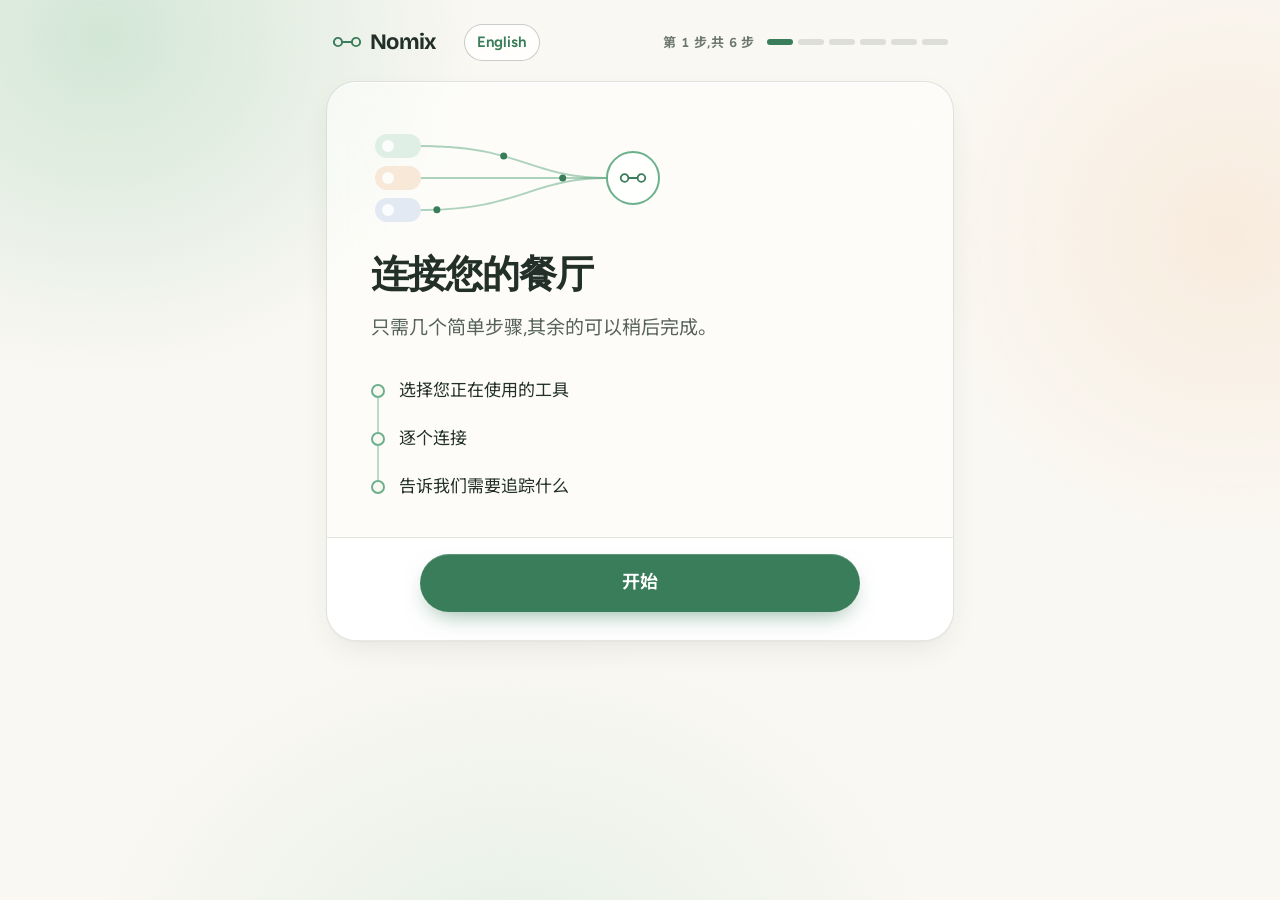
==== zh.html @ f24ca578 "Publish Nomix prototype (English and Chinese) Co-Authored-By: Claude Opus 5.5 <noreply@anthropic.com" ====
<!doctype html>
<html lang="zh-CN">
<head>
<meta charset="utf-8">
<meta name="viewport" content="width=device-width, initial-scale=1, viewport-fit=cover">
<title>Nomix</title>
<meta name="description" content="连接餐厅正在使用的各种工具,Nomix 帮您把数据整理好。">
<meta name="theme-color" content="#FAF8F3">
<link rel="preconnect" href="https://fonts.googleapis.com">
<link rel="preconnect" href="https://fonts.gstatic.com" crossorigin>
<link rel="stylesheet" href="https://fonts.googleapis.com/css2?family=Bricolage+Grotesque:opsz,wght@12..96,500..700&family=Figtree:wght@400..700&family=Noto+Sans+SC:wght@400;500;700&display=swap">
<link rel="stylesheet" href="base.css">
<link rel="stylesheet" href="screens.css">
<style>
  :root { padding: env(safe-area-inset-top, 0px) 0 env(safe-area-inset-bottom, 0px); color-scheme: light; }
  [hidden] { display: none !important; }
</style>
</head>
<body>
<div class="field" aria-hidden="true"></div>
<div id="app"></div>
<div id="sheet-root"></div>
<div id="toast" class="toast" role="status" aria-live="polite"></div>

<script>window.NOMIX_LANG = 'zh';</script>
<script src="data.js"></script>
<script src="map.js"></script>
<script src="core.js"></script>
<script src="zh.js"></script>
<script src="setup.js"></script>
<script src="home.js"></script>
<script src="flow.js"></script>
</body>
</html>
---- base.css ----
/* Nomix: light, calm, frosted. */
/* Layout: one frosted card at a time on a warm white field; home is one column of expanding cards joined by thin straps. */
:root {
  --bg: #FAF8F3;
  --bloom-a: rgba(178, 216, 190, .55);
  --bloom-b: rgba(246, 218, 192, .42);
  --bloom-c: rgba(200, 228, 210, .40);
  --glass: rgba(255, 255, 255, .56);
  --glass-hi: rgba(255, 255, 255, .84);
  --glass-edge: rgba(255, 255, 255, .95);
  --bar: rgba(255, 255, 255, .80);
  --scrim: rgba(236, 234, 226, .55);
  --line: rgba(110, 122, 112, .20);
  --line-2: rgba(96, 108, 98, .34);
  --ink: #233029;
  --ink-2: #56625A;
  --ink-3: #6E7871;
  --green: #6CB08B;
  --green-ink: #3A7D5A;
  --green-ink-hover: #326F4F;
  --green-wash: rgba(108, 176, 139, .14);
  --green-ring: rgba(108, 176, 139, .40);
  --amber: #D69A4E;
  --amber-ink: #8A5A1C;
  --amber-wash: rgba(214, 154, 78, .15);
  --idle: #B6BDB8;
  --on-accent: #FFFFFF;
  --muted-fill: #DCE3DE;
  --muted-ink: #5E6962;
  --g-pos-bg: #E0EFE5;    --g-pos-ink: #35734F;
  --g-orders-bg: #F7E8D7; --g-orders-ink: #8E5A22;
  --g-team-bg: #E3E9F2;   --g-team-ink: #455B7D;
  --g-place-bg: #EBE5F2;  --g-place-ink: #624F86;
  --g-custom-bg: #ECEEE9; --g-custom-ink: #4F5B53;
  --shadow: 0 1px 1px rgba(35, 48, 41, .03), 0 12px 32px -10px rgba(35, 48, 41, .12);
  --shadow-lift: 0 2px 4px rgba(35, 48, 41, .04), 0 22px 48px -14px rgba(35, 48, 41, .20);
  --r-xl: 30px; --r-lg: 22px; --r-md: 18px; --r-sm: 12px;
  --f-display: "Bricolage Grotesque", "Figtree", system-ui, "PingFang SC", "Microsoft YaHei", sans-serif;
  --f-body: "Figtree", system-ui, -apple-system, "Segoe UI", "PingFang SC", "Hiragino Sans GB", "Microsoft YaHei", "Noto Sans SC", sans-serif;
  --t-hero: clamp(2.125rem, 1.5rem + 2.4vw, 2.875rem);
  --t-h1: clamp(1.875rem, 1.4rem + 1.7vw, 2.375rem);
  --t-h2: 1.375rem;
  --t-lead: 1.1875rem;
  --t-body: 1.125rem;
  --t-small: .9375rem;
  --t-tiny: .8125rem;
  color-scheme: light;
}

*, *::before, *::after { box-sizing: border-box; }
html { -webkit-text-size-adjust: 100%; }
body {
  margin: 0;
  background: var(--bg);
  color: var(--ink);
  font: 400 var(--t-body)/1.5 var(--f-body);
  -webkit-font-smoothing: antialiased;
}
body.locked { overflow: hidden; }
button, input, textarea { font: inherit; color: inherit; }
button { -webkit-tap-highlight-color: transparent; }

.field {
  position: fixed; inset: 0; z-index: 0; pointer-events: none;
  background:
    radial-gradient(42vmax 38vmax at 8% 4%, var(--bloom-a), transparent 70%),
    radial-gradient(34vmax 34vmax at 96% 26%, var(--bloom-b), transparent 70%),
    radial-gradient(46vmax 36vmax at 40% 108%, var(--bloom-c), transparent 72%);
}
#app { position: relative; z-index: 1; }

.vh {
  position: absolute !important; width: 1px; height: 1px; margin: -1px; padding: 0;
  overflow: hidden; clip: rect(0 0 0 0); white-space: nowrap; border: 0;
}

/* Frosted surface */
.glass {
  background: var(--glass);
  -webkit-backdrop-filter: blur(24px) saturate(150%);
  backdrop-filter: blur(24px) saturate(150%);
  border: 1px solid var(--line);
  box-shadow: var(--shadow), inset 0 1px 0 var(--glass-edge);
}
@supports not ((backdrop-filter: blur(1px)) or (-webkit-backdrop-filter: blur(1px))) {
  .glass { background: var(--glass-hi); }
}

/* Brand */
.brand { display: inline-flex; align-items: center; gap: 8px; color: var(--green-ink); }
.brand svg { width: 30px; height: 18px; }
.brand .word { font: 700 1.375rem/1 var(--f-display); letter-spacing: -.03em; color: var(--ink); }

/* Type */
.title {
  margin: 0;
  font: 600 var(--t-h1)/1.12 var(--f-display);
  letter-spacing: -.025em;
  text-wrap: balance;
  outline: none;
}
.lead { margin: 0; font-size: var(--t-lead); color: var(--ink-2); max-width: 46ch; text-wrap: pretty; }
.head { display: grid; gap: 10px; }
.head.center { justify-items: center; text-align: center; }
.lbl { font-size: var(--t-small); font-weight: 600; color: var(--ink-2); }
.opt { font-weight: 500; color: var(--ink-3); margin-left: 4px; }
.meta { margin: 0; font-size: var(--t-small); color: var(--ink-2); }

/* Buttons */
.btn-main {
  appearance: none; border: 0; cursor: pointer;
  display: inline-flex; align-items: center; justify-content: center; gap: 10px;
  width: 100%; min-height: 58px; padding: 0 28px; border-radius: 999px;
  background: var(--green-ink); color: var(--on-accent);
  font-weight: 650; font-size: 1.125rem; letter-spacing: .005em;
  box-shadow: 0 10px 24px -10px rgba(58, 125, 90, .65), inset 0 1px 0 rgba(255, 255, 255, .18);
  transition: background .2s, transform .12s, box-shadow .2s;
}
.btn-main:hover { background: var(--green-ink-hover); }
.btn-main:active { transform: scale(.985); }
.btn-main:disabled {
  cursor: default; background: var(--muted-fill); color: var(--muted-ink);
  box-shadow: none; transform: none;
}
.spin {
  width: 18px; height: 18px; border-radius: 50%;
  border: 2.5px solid currentColor; border-right-color: transparent;
  animation: rot .8s linear infinite;
}
@keyframes rot { to { transform: rotate(360deg); } }

.btn-soft {
  appearance: none; cursor: pointer;
  display: inline-flex; align-items: center; justify-content: center; gap: 8px;
  min-height: 48px; padding: 0 20px; border-radius: 999px;
  border: 1.5px solid var(--green); background: var(--glass-hi); color: var(--green-ink);
  font-weight: 650; font-size: 1rem; white-space: nowrap;
  transition: background .2s, border-color .2s, color .2s;
}
.btn-soft:hover { background: var(--green-wash); }
.btn-soft:disabled { cursor: default; border-color: var(--line-2); color: var(--ink-3); background: transparent; }
.btn-soft svg { width: 18px; height: 18px; }

.btn-quiet {
  appearance: none; cursor: pointer; border: 0; background: transparent;
  min-height: 48px; padding: 0 18px; border-radius: 999px;
  color: var(--ink-2); font-weight: 600; font-size: 1rem;
}
.btn-quiet:hover { background: var(--green-wash); color: var(--ink); }

.link-quiet {
  appearance: none; cursor: pointer; border: 0; background: none;
  justify-self: start; min-height: 44px; padding: 10px 2px;
  color: var(--ink-2); font-size: var(--t-small); font-weight: 600;
  text-decoration: underline; text-decoration-color: var(--line-2); text-underline-offset: 4px;
}
.link-quiet:hover { color: var(--green-ink); text-decoration-color: currentColor; }

.x {
  flex: none; appearance: none; cursor: pointer;
  width: 44px; height: 44px; border-radius: 50%; border: 0;
  background: transparent; color: var(--ink-3);
  display: grid; place-items: center;
}
.x:hover { background: var(--green-wash); color: var(--ink); }
.x svg { width: 18px; height: 18px; }

:focus-visible { outline: 3px solid var(--green-ring); outline-offset: 3px; }

/* Inputs */
.text-input {
  width: 100%; min-height: 52px; padding: 0 18px; border-radius: 14px;
  border: 1.5px solid var(--line-2); background: var(--glass-hi);
  font-size: 1.0625rem; color: var(--ink); outline: none;
  transition: border-color .2s, box-shadow .2s;
}
.text-input::placeholder, .bigtext::placeholder, .search input::placeholder, .note textarea::placeholder { color: var(--ink-3); }
.text-input:focus, .bigtext:focus, .search input:focus, .note textarea:focus {
  border-color: var(--green); box-shadow: 0 0 0 4px var(--green-wash);
}

.chips { display: flex; flex-wrap: wrap; gap: 8px; }
.chip {
  appearance: none; cursor: pointer;
  display: inline-flex; align-items: center; gap: 6px;
  min-height: 44px; padding: 0 16px; border-radius: 999px;
  border: 1.5px solid var(--line-2); background: var(--glass-hi); color: var(--ink);
  font-weight: 600; font-size: 1rem; text-align: left;
  transition: border-color .2s, background .2s, color .2s;
}
.chip:hover { border-color: var(--green); }
.chip[aria-pressed="true"] { border-color: var(--green); background: var(--green-wash); color: var(--green-ink); }
.chip svg { width: 16px; height: 16px; color: var(--green-ink); flex: none; }
.row { display: flex; flex-wrap: wrap; align-items: center; gap: 8px; }

/* Setup frame */
.setup {
  position: relative; max-width: 660px; margin: 0 auto;
  padding-inline: 16px; padding-block: 20px 48px;
  display: flex; flex-direction: column; gap: 16px;
}
.setup.is-wide { max-width: 980px; }
.topbar { display: flex; align-items: center; justify-content: space-between; gap: 16px; padding: 4px 6px; }
.progress { display: flex; align-items: center; gap: 12px; }
.step-label {
  font-size: var(--t-tiny); font-weight: 700; color: var(--ink-3);
  letter-spacing: .06em; text-transform: uppercase; font-variant-numeric: tabular-nums;
}
.straps { display: flex; gap: 5px; }
.straps span { width: 26px; height: 6px; border-radius: 99px; background: var(--line); transition: background .4s; }
.straps .done { background: var(--green); }
.straps .now { background: var(--green-ink); }

.setup-card {
  --pad: clamp(24px, 3.5vw, 44px);
  border-radius: var(--r-xl);
  padding: var(--pad) var(--pad) 0;
  display: flex; flex-direction: column; gap: 26px;
}
.back {
  align-self: flex-start; appearance: none; border: 0; background: none; cursor: pointer;
  display: inline-flex; align-items: center; gap: 6px;
  min-height: 40px; padding: 8px 12px 8px 6px; margin: -10px 0 -14px -8px; border-radius: 999px;
  color: var(--ink-2); font-weight: 600; font-size: var(--t-small);
}
.back:hover { background: var(--green-wash); color: var(--ink); }
.back svg { width: 18px; height: 18px; }

/* The one main button lives here, pinned to the bottom of the card while the page scrolls. */
.actions {
  position: sticky; bottom: 0; z-index: 5;
  display: flex; flex-direction: column; align-items: center; gap: 4px;
  margin: auto calc(-1 * var(--pad)) 0;
  padding: 16px var(--pad) calc(var(--pad) * .65 + env(safe-area-inset-bottom, 0px));
  background: var(--bar);
  -webkit-backdrop-filter: blur(18px); backdrop-filter: blur(18px);
  border-top: 1px solid var(--line);
  border-radius: 0 0 var(--r-xl) var(--r-xl);
}
.actions .btn-main { max-width: 440px; }

/* Toast */
.toast {
  position: fixed; left: 50%; bottom: calc(24px + env(safe-area-inset-bottom, 0px)); z-index: 80;
  translate: -50% 12px;
  display: flex; align-items: center; gap: 10px;
  max-width: calc(100% - 32px); padding: 12px 18px; border-radius: 999px;
  background: var(--glass-hi); border: 1px solid var(--line); box-shadow: var(--shadow-lift);
  -webkit-backdrop-filter: blur(16px); backdrop-filter: blur(16px);
  font-weight: 600; font-size: 1rem;
  opacity: 0; pointer-events: none; transition: opacity .25s, translate .25s;
}
.toast.show { opacity: 1; translate: -50% 0; }
.toast svg { width: 18px; height: 18px; color: var(--green-ink); flex: none; }

@keyframes arrive { from { opacity: 0; transform: translateY(6px); } }

@media (max-width: 640px) {
  .setup {
    padding-block: 10px 0; gap: 10px;
    min-height: calc(100dvh - env(safe-area-inset-top, 0px) - env(safe-area-inset-bottom, 0px));
  }
  .setup-card { --pad: 20px; flex: 1; gap: 22px; border-radius: 26px 26px 0 0; border-bottom: 0; }
  .actions { border-radius: 0; padding-bottom: calc(14px + env(safe-area-inset-bottom, 0px)); }
  .actions .btn-main { max-width: none; }
  .straps span { width: 18px; }
  .toast { bottom: calc(100px + env(safe-area-inset-bottom, 0px)); }
}

@media (prefers-reduced-motion: reduce) {
  *, *::before, *::after {
    animation-duration: .01ms !important; animation-iteration-count: 1 !important;
    transition-duration: .01ms !important; scroll-behavior: auto !important;
  }
}
---- screens.css ----
/* Nomix screens: welcome, tools, connect, keep, ready, home, sheets. */

/* Welcome */
.welcome { display: grid; gap: 18px; }
.hero-knot { width: 100%; max-width: 300px; height: auto; margin-bottom: 6px; }
.hk-line { fill: none; stroke: var(--green); stroke-width: 2; stroke-linecap: round; opacity: .55; }
.hk-a { fill: var(--g-pos-bg); } .hk-b { fill: var(--g-orders-bg); } .hk-c { fill: var(--g-team-bg); }
.hk-pin { fill: var(--glass-hi); }
.hk-hub { fill: var(--glass-hi); stroke: var(--green); stroke-width: 2; }
.hk-knot { fill: none; stroke: var(--green-ink); stroke-width: 2.6; stroke-linecap: round; }
.hk-dot { fill: var(--green-ink); }
.how { list-style: none; margin: 6px 0 0; padding: 0; display: grid; }
.how li { position: relative; display: flex; align-items: center; gap: 14px; min-height: 48px; font-size: 1.0625rem; }
.how .node {
  position: relative; z-index: 1; flex: none; width: 14px; height: 14px; border-radius: 50%;
  border: 2.5px solid var(--green); background: var(--bg);
}
.how li:not(:last-child)::after {
  content: ""; position: absolute; left: 6px; top: calc(50% + 7px); height: 34px; width: 2px;
  background: var(--green); opacity: .45;
}

/* Tools */
.search { position: relative; display: block; }
.search svg {
  position: absolute; left: 18px; top: 50%; translate: 0 -50%;
  width: 20px; height: 20px; color: var(--ink-3); pointer-events: none;
}
.search input {
  width: 100%; min-height: 56px; padding: 0 20px 0 50px; border-radius: 999px;
  border: 1.5px solid var(--line-2); background: var(--glass-hi);
  font-size: 1.0625rem; color: var(--ink); outline: none;
  transition: border-color .2s, box-shadow .2s;
}
.groups { display: grid; gap: 28px; }
.grid { display: grid; grid-template-columns: repeat(auto-fill, minmax(196px, 1fr)); gap: 10px; }

.tool {
  position: relative; appearance: none; cursor: pointer;
  display: flex; align-items: center; gap: 12px;
  min-height: 78px; padding: 14px 40px 14px 14px; text-align: left;
  border-radius: var(--r-md); background: var(--glass-hi); border: 1.5px solid var(--line); color: var(--ink);
  transition: border-color .2s, background .2s, box-shadow .2s, transform .15s;
}
.tool:hover:not(:disabled) { border-color: var(--line-2); transform: translateY(-1px); box-shadow: var(--shadow); }
.tool[aria-pressed="true"] {
  border-color: var(--green);
  background: linear-gradient(var(--green-wash), var(--green-wash)), var(--glass-hi);
  box-shadow: 0 0 0 3px var(--green-wash);
}
.tool:disabled { cursor: default; }
.tool-text { display: grid; gap: 2px; min-width: 0; }
.tool .name { font-weight: 650; font-size: 1.0625rem; line-height: 1.25; overflow-wrap: anywhere; }
.tool .what { font-size: var(--t-small); color: var(--ink-2); line-height: 1.3; }
.tool .tick {
  position: absolute; top: 12px; right: 12px; width: 22px; height: 22px; border-radius: 50%;
  display: grid; place-items: center; background: var(--green-ink); color: var(--on-accent);
  opacity: 0; transform: scale(.5);
  transition: opacity .2s, transform .25s cubic-bezier(.3, 1.6, .5, 1);
}
.tool .tick svg { width: 13px; height: 13px; }
.tool[aria-pressed="true"] .tick { opacity: 1; transform: none; }
.tool.add { border-style: dashed; background: transparent; }
.tool.add .name { color: var(--green-ink); }

.mono {
  flex: none; width: 44px; height: 44px; border-radius: 14px;
  display: grid; place-items: center; font: 700 1.125rem/1 var(--f-display);
}
.mono svg { width: 20px; height: 20px; }
.g-pos { background: var(--g-pos-bg); color: var(--g-pos-ink); }
.g-orders { background: var(--g-orders-bg); color: var(--g-orders-ink); }
.g-team { background: var(--g-team-bg); color: var(--g-team-ink); }
.g-place { background: var(--g-place-bg); color: var(--g-place-ink); }
.g-custom { background: var(--g-custom-bg); color: var(--g-custom-ink); }
.g-add { background: var(--green-wash); color: var(--green-ink); }

.addform, .addpanel {
  display: grid; gap: 12px; padding: 18px; border-radius: var(--r-md);
  background: var(--glass-hi); border: 1.5px solid var(--green); box-shadow: 0 0 0 4px var(--green-wash);
  animation: arrive .3s ease both;
}
.addform { grid-column: 1 / -1; }
.nomatch {
  display: grid; gap: 12px; justify-items: start; padding: 20px;
  border-radius: var(--r-md); border: 1.5px dashed var(--line-2);
}
.nomatch p { margin: 0; color: var(--ink-2); }

/* Connect one tool at a time */
.queue { list-style: none; margin: 0; padding: 0; display: flex; flex-wrap: wrap; gap: 6px; }
.queue li {
  display: inline-flex; align-items: center; gap: 6px; padding: 3px 10px 3px 3px; border-radius: 999px;
  font-size: var(--t-tiny); font-weight: 600; color: var(--ink-3);
  background: rgba(255, 255, 255, .5); border: 1px solid var(--line);
}
.queue .mono { width: 22px; height: 22px; border-radius: 50%; font-size: .6875rem; }
.queue svg { width: 14px; height: 14px; }
.queue .q-now { color: var(--ink); border-color: var(--green); background: var(--glass-hi); }
.queue .q-ok { color: var(--green-ink); }
.queue .q-help { color: var(--amber-ink); border-color: var(--amber); border-style: dashed; }
.queue .q-later { border-style: dashed; }

.connect { display: grid; gap: 24px; }
.link-viz { display: flex; align-items: center; width: 100%; max-width: 340px; }
.lv-node {
  flex: none; width: 76px; height: 76px; border-radius: 24px; display: grid; place-items: center;
  background: var(--glass-hi); border: 1px solid var(--line); box-shadow: var(--shadow);
}
.lv-node .mono { width: 52px; height: 52px; border-radius: 16px; font-size: 1.5rem; }
.lv-nomix { border-radius: 50%; color: var(--green-ink); transition: box-shadow .4s; }
.lv-nomix svg { width: 38px; height: 24px; }
.lv-wire {
  position: relative; flex: 1; height: 4px; border-radius: 4px;
  background: repeating-linear-gradient(90deg, var(--line-2) 0 8px, transparent 8px 15px);
}
.is-waiting .lv-wire {
  background: repeating-linear-gradient(90deg, var(--green) 0 8px, transparent 8px 15px);
  animation: march .7s linear infinite;
}
@keyframes march { to { background-position: 15px 0; } }
.is-live .lv-wire { background: var(--green); }
.is-live .lv-wire span {
  position: absolute; top: -4px; left: 0; width: 12px; height: 12px; border-radius: 50%;
  background: var(--on-accent); border: 3px solid var(--green-ink);
  animation: travel 1.8s ease-in-out infinite;
}
@keyframes travel { 0% { left: 0; opacity: 0; } 20%, 80% { opacity: 1; } 100% { left: calc(100% - 12px); opacity: 0; } }
.is-live .lv-nomix { box-shadow: 0 0 0 8px var(--green-wash), var(--shadow); }
.is-help .lv-wire { background: repeating-linear-gradient(90deg, var(--amber) 0 8px, transparent 8px 15px); }

.locs { display: grid; gap: 10px; }
.loc {
  display: flex; align-items: center; gap: 14px; min-height: 64px; padding: 14px 18px;
  border-radius: var(--r-md); background: var(--glass-hi); border: 1.5px solid var(--line); cursor: pointer;
  transition: border-color .2s, background .2s;
}
.loc:has(input:checked) { border-color: var(--green); background: linear-gradient(var(--green-wash), var(--green-wash)), var(--glass-hi); }
.loc input { flex: none; width: 24px; height: 24px; margin: 0; accent-color: var(--green-ink); }
.loc .name { font-weight: 650; }
.loc .what { color: var(--ink-2); }
.note { display: grid; gap: 8px; }
.note textarea {
  width: 100%; min-height: 96px; padding: 14px 16px; border-radius: 16px;
  border: 1.5px solid var(--line-2); background: var(--glass-hi); font-size: 1.0625rem;
  resize: vertical; outline: none; transition: border-color .2s, box-shadow .2s;
}

/* What to keep track of */
.bigtext {
  width: 100%; min-height: 160px; padding: 20px 22px; border-radius: var(--r-lg);
  border: 1.5px solid var(--line-2); background: var(--glass-hi);
  font-size: 1.375rem; line-height: 1.45; font-weight: 500; color: var(--ink);
  resize: vertical; outline: none; transition: border-color .2s, box-shadow .2s;
}
.examples { display: grid; gap: 10px; }


.adder {
  appearance: none; cursor: pointer;
  display: flex; align-items: center; justify-content: center; gap: 8px;
  width: 100%; min-height: 56px; padding: 0 18px; border-radius: var(--r-md);
  border: 1.5px dashed var(--line-2); background: transparent; color: var(--green-ink);
  font-weight: 650; font-size: 1.0625rem; transition: border-color .2s, background .2s;
}
.adder:hover { border-color: var(--green); background: var(--green-wash); }
.adder svg { width: 18px; height: 18px; }
.adder.sm { width: auto; min-height: 44px; justify-content: flex-start; justify-self: start; padding: 0 16px; border-radius: 999px; font-size: 1rem; }
.inline-add { display: flex; align-items: center; gap: 8px; }
.inline-add .text-input { flex: 1; min-width: 0; }

/* Ready: the lines between your tools and Nomix */
.flowviz {
  position: relative; display: grid; grid-template-columns: minmax(0, 1fr) auto minmax(0, 1fr);
  align-items: center; column-gap: clamp(48px, 9vw, 120px); row-gap: 56px; padding: 12px 0;
}
.wires { position: absolute; inset: 0; width: 100%; height: 100%; overflow: visible; pointer-events: none; z-index: 0; }
.wires .w { fill: none; stroke: var(--green); stroke-width: 2; stroke-linecap: round; opacity: .85; }
.wires .w.later { stroke: var(--idle); stroke-dasharray: 4 7; opacity: 1; }
.wires .w.help { stroke: var(--amber); stroke-dasharray: 4 7; opacity: 1; }
.wires .pulse { fill: var(--green-ink); }
.fv-col { position: relative; z-index: 1; display: flex; flex-direction: column; gap: 10px; min-width: 0; }
.fv-in { align-items: flex-end; }
.fv-out { align-items: flex-start; }
.pill {
  display: inline-flex; align-items: center; gap: 8px; max-width: 100%;
  padding: 5px 14px 5px 5px; border-radius: 999px;
  background: var(--glass-hi); border: 1.5px solid var(--line); box-shadow: var(--shadow);
  font-weight: 650; font-size: 1rem;
}
.pill .mono { width: 30px; height: 30px; border-radius: 50%; font-size: .875rem; }
.pill .p-name { min-width: 0; overflow: hidden; text-overflow: ellipsis; white-space: nowrap; }
.pill.out { padding: 9px 16px; }
.pill.later { border-style: dashed; border-color: var(--line-2); color: var(--ink-3); box-shadow: none; }
.pill.help { border-style: dashed; border-color: var(--amber); box-shadow: none; }
.fv-hub {
  position: relative; z-index: 1; width: 128px; height: 128px; border-radius: 50%;
  display: grid; place-content: center; justify-items: center; gap: 6px;
  background: var(--glass-hi); border: 1.5px solid var(--green); color: var(--green-ink);
  box-shadow: 0 0 0 12px var(--green-wash), var(--shadow-lift);
}
.fv-hub svg { width: 40px; height: 24px; }
.fv-hub span { font: 700 1.25rem/1 var(--f-display); letter-spacing: -.03em; color: var(--ink); }
.flowviz.is-vertical { grid-template-columns: minmax(0, 1fr); justify-items: center; }
.flowviz.is-vertical .fv-col { flex-direction: row; flex-wrap: wrap; justify-content: center; }
.fv-note { margin: 0; text-align: center; font-size: var(--t-small); color: var(--ink-2); }

/* Home */
.home {
  position: relative; max-width: 760px; margin: 0 auto;
  padding-inline: 16px; padding-block: 20px 64px;
  display: flex; flex-direction: column;
}
.home-top {
  display: grid; grid-template-columns: minmax(0, 1fr); align-items: end;
  gap: 16px 24px; padding: 8px 4px 32px;
}
.home-top h1 {
  margin: 0; font: 650 var(--t-hero)/1.05 var(--f-display);
  letter-spacing: -.03em; text-wrap: balance; outline: none;
}
.summary { margin: 12px 0 0; display: flex; align-items: flex-start; gap: 10px; font-size: var(--t-lead); color: var(--ink-2); }
.summary .dot { margin-top: .5em; }
.home-main { display: flex; flex-direction: column; }

.sec { display: grid; gap: 12px; }
.sec-h { margin: 0 0 0 6px; font: 600 var(--t-h2)/1.2 var(--f-display); letter-spacing: -.015em; }
.strap-link {
  position: relative; width: 2px; height: 44px; margin: 8px 0 8px 40px; border-radius: 2px;
  background: linear-gradient(var(--green), rgba(108, 176, 139, .25));
}
.strap-link::after {
  content: ""; position: absolute; left: -3px; top: 0; width: 8px; height: 8px; border-radius: 50%;
  background: var(--green-ink); animation: drip 2.4s ease-in infinite;
}
@keyframes drip { 0% { top: -4px; opacity: 0; } 15%, 85% { opacity: 1; } 100% { top: 40px; opacity: 0; } }

.stack { display: grid; gap: 10px; }
.tcard { border-radius: var(--r-lg); overflow: hidden; }
.tc-head {
  appearance: none; cursor: pointer; width: 100%;
  display: flex; align-items: center; gap: 14px; min-height: 84px; padding: 16px 18px;
  text-align: left; border: 0; background: transparent; color: var(--ink);
}
.tc-head:hover { background: rgba(255, 255, 255, .35); }
.tc-head:focus-visible { outline-offset: -3px; }
.tc-text { display: grid; gap: 3px; min-width: 0; flex: 1; }
.tc-name { font-weight: 700; font-size: 1.1875rem; line-height: 1.2; overflow-wrap: anywhere; }
.tc-what { font-size: var(--t-small); color: var(--ink-2); }
.status { display: flex; align-items: flex-start; gap: 8px; font-size: var(--t-small); color: var(--ink-2); font-variant-numeric: tabular-nums; }
.dot { flex: none; width: 9px; height: 9px; border-radius: 50%; background: var(--idle); }
.status .dot { margin-top: .45em; }
.dot.ok { background: var(--green); box-shadow: 0 0 0 4px var(--green-wash); animation: breathe 3s ease-in-out infinite; }
.dot.help { background: var(--amber); box-shadow: 0 0 0 4px var(--amber-wash); }
@keyframes breathe { 50% { box-shadow: 0 0 0 7px rgba(108, 176, 139, .06); } }
.chev { flex: none; width: 22px; height: 22px; color: var(--ink-3); transition: transform .25s; }
[aria-expanded="true"] > .chev { transform: rotate(180deg); }
.tc-body {
  display: grid; gap: 20px; margin: 0 18px; padding: 18px 0 20px;
  border-top: 1px solid var(--line); animation: arrive .3s ease both;
}
.blk { display: grid; gap: 10px; }
.blk h3 { margin: 0; font-size: 1.0625rem; font-weight: 700; }
.blk p { margin: 0; color: var(--ink-2); }
.streams { list-style: none; margin: 0; padding: 0; display: flex; flex-wrap: wrap; gap: 8px; }
.streams li {
  display: inline-flex; align-items: center; gap: 8px; min-height: 40px; padding: 0 14px;
  border-radius: 999px; background: var(--green-wash); color: var(--green-ink); font-weight: 600; font-size: 1rem;
}
.streams li svg { width: 16px; height: 16px; margin-left: -4px; }
.streams.muted li { background: rgba(255, 255, 255, .6); color: var(--ink-2); border: 1px dashed var(--line-2); }
.streams li.req { background: var(--amber-wash); color: var(--amber-ink); border: 0; }
.streams .tagnote { font-size: var(--t-tiny); font-weight: 700; opacity: .85; }
.feed { list-style: none; margin: 0; padding: 0; display: grid; gap: 6px; }
.feed li {
  display: grid; grid-template-columns: minmax(0, 1fr) auto; column-gap: 12px;
  padding: 10px 14px; border-radius: var(--r-sm); background: rgba(255, 255, 255, .62); border: 1px solid var(--line);
}
.f-title { grid-column: 1; font-weight: 650; }
.f-detail { grid-column: 1; font-size: var(--t-small); color: var(--ink-2); overflow-wrap: anywhere; }
.f-time {
  grid-column: 2; grid-row: 1 / span 2; align-self: center;
  font-size: var(--t-tiny); color: var(--ink-3); font-variant-numeric: tabular-nums; white-space: nowrap;
}
.feed li.is-new { animation: land .8s ease both; }
@keyframes land {
  0% { opacity: 0; transform: translateY(-6px); background: var(--green-wash); }
  60% { opacity: 1; transform: none; background: var(--green-wash); }
}
.quote {
  margin: 0; padding: 12px 16px; border-radius: var(--r-sm);
  background: rgba(255, 255, 255, .6); border: 1px solid var(--line); color: var(--ink);
}
.empty-card { padding: 22px; border-radius: var(--r-lg); }

.keepcard { border-radius: var(--r-lg); padding: 18px; display: grid; gap: 16px; }

.own { display: grid; gap: 12px; padding: 16px; border-radius: var(--r-md); background: rgba(255, 255, 255, .6); border: 1px solid var(--line); }
.own p { margin: 0; }
.foot { display: flex; flex-wrap: wrap; align-items: center; justify-content: center; gap: 4px 8px; padding-top: 40px; color: var(--ink-2); font-size: var(--t-small); text-align: center; }

/* Sheets */
.sheet-wrap {
  position: fixed; inset: 0; z-index: 60; display: grid; place-items: center; padding: 16px;
  background: var(--scrim); -webkit-backdrop-filter: blur(8px); backdrop-filter: blur(8px);
  animation: fade .2s ease both;
}
.sheet {
  --pad: clamp(24px, 3.5vw, 40px);
  position: relative; width: min(640px, 100%); max-height: calc(100dvh - 32px);
  overflow: auto; overscroll-behavior: contain;
  border-radius: var(--r-xl); padding: var(--pad) var(--pad) 0;
  display: flex; flex-direction: column; gap: 24px;
  background: var(--glass-hi); animation: rise .3s cubic-bezier(.2, .9, .3, 1) both;
}
.sheet.is-wide { width: min(980px, 100%); }
.sheet-x { position: absolute; top: 14px; right: 14px; z-index: 6; }
@keyframes fade { from { opacity: 0; } }
@keyframes rise { from { opacity: 0; transform: translateY(16px); } }

@media (max-width: 640px) {
  .grid { grid-template-columns: repeat(2, minmax(0, 1fr)); }
  .tool { flex-direction: column; align-items: flex-start; gap: 10px; min-height: 120px; padding: 14px; }
  .tool .tick { top: 10px; right: 10px; }
  .link-viz { max-width: none; }
  .bigtext { font-size: 1.25rem; }
  .home { padding-block: 12px 48px; }
  .home-top { padding-bottom: 24px; }
  .strap-link { margin-left: 34px; }
  .inline-add { flex-wrap: wrap; }
  .inline-add .text-input { flex-basis: 100%; }
  .sheet-wrap { padding: 0; align-items: end; justify-items: stretch; }
  .sheet {
    --pad: 20px; width: 100%;
    max-height: calc(100dvh - env(safe-area-inset-top, 0px) - 16px);
    border-radius: 26px 26px 0 0;
  }
  .sheet .actions { border-radius: 0; }
}

/* Tools already connected stay visible in the picker but read as done, not as a fresh choice. */
.tool:disabled[aria-pressed="true"] { background: rgba(255, 255, 255, .4); border-color: var(--line); box-shadow: none; }
.tool:disabled .tick { background: var(--green); }
.sheet .title { padding-right: 44px; }

/* Stores: one client, many stores */
.storebar { grid-column: 1 / -1; display: flex; flex-wrap: wrap; gap: 8px; margin-top: 4px; }
.storebar .chip { min-height: 40px; }

/* Questions and the details that answer them */
.ask { display: grid; gap: 14px; }
.bigtext.sm { min-height: 0; font-size: 1.125rem; padding: 14px 18px; border-radius: var(--r-md); }

/* A detail in the dictionary, with the value that just arrived and where it came from */
@keyframes fresh { 0%, 40% { background: var(--green-wash); } }

.q-t { font-weight: 600; }
.q-k { grid-column: 1; font-size: var(--t-small); color: var(--ink-2); }

/* Every store, one data home */
.fv-stores { grid-template-columns: minmax(0, 1fr) minmax(0, 1fr) auto; column-gap: clamp(36px, 7vw, 88px); }
.fv-mid { align-items: center; }
.pill.store {
  appearance: none; cursor: pointer; color: var(--ink); padding: 9px 16px;
  transition: border-color .2s, background .2s, opacity .2s;
}
.pill.store:hover { border-color: var(--green); }
.pill.store[aria-pressed="true"] { border-color: var(--green); background: linear-gradient(var(--green-wash), var(--green-wash)), var(--glass-hi); color: var(--green-ink); }
.pill.dim { opacity: .45; }
.wires .w.dim { stroke: var(--line-2); opacity: .6; }
.fv-stores .fv-hub { width: 120px; height: 120px; }

@media (max-width: 640px) {
}

/* The question box: the question and the tags it will track live in one place */
.qbox {
  display: grid; border-radius: var(--r-lg); background: var(--glass-hi);
  border: 1.5px solid var(--line-2); transition: border-color .2s, box-shadow .2s;
}
.qbox:focus-within { border-color: var(--green); box-shadow: 0 0 0 4px var(--green-wash); }
.qbox-input {
  width: 100%; min-height: 84px; padding: 18px 20px; border: 0; background: transparent; resize: vertical;
  font-size: 1.3125rem; line-height: 1.4; font-weight: 500; color: var(--ink); outline: none;
}
.qbox-input::placeholder { color: var(--ink-3); }
.qbox-tags { display: grid; gap: 8px; margin: 0 14px; padding: 12px 6px 16px; border-top: 1px dashed var(--line-2); animation: arrive .25s ease both; }
.qbox-tags:empty { display: none; }
.qtags { list-style: none; margin: 0; padding: 0; display: grid; gap: 8px; }
.qtags li { display: grid; gap: 2px; padding: 10px 14px; border-radius: var(--r-sm); background: var(--green-wash); }
.qtag-name { font-weight: 700; color: var(--green-ink); }
.qtag-fields { font-size: var(--t-small); color: var(--ink-2); }
.qbox-none { margin: 0; color: var(--ink-2); }
.qwrap { display: grid; gap: 6px; }
.qrows { list-style: none; margin: 0; padding: 0; display: grid; }
.qrows li {
  display: grid; grid-template-columns: minmax(0, 1fr) auto; align-items: center; column-gap: 8px;
  padding: 8px 0; border-bottom: 1px solid var(--line);
}
.qrows li:last-child { border-bottom: 0; }
.qrows .x { grid-column: 2; grid-row: 1 / span 2; }

/* Data dictionary: tags, each a set of details */
.tb-asks { margin: 0; display: flex; flex-wrap: wrap; align-items: baseline; gap: 4px 10px; font-size: var(--t-small); }
.tb-asks span:not(.lbl) { padding: 2px 10px; border-radius: 999px; background: var(--green-wash); color: var(--green-ink); font-weight: 600; }

/* Connected: change or remove a tool */
.tc-actions { display: flex; flex-wrap: wrap; align-items: center; gap: 6px; padding-top: 4px; border-top: 1px solid var(--line); }
.tc-actions .danger { margin-left: auto; }
.btn-quiet.sm { min-height: 40px; padding: 0 14px; font-size: var(--t-small); }
.danger { color: var(--amber-ink); }
.btn-soft.danger { border-color: var(--amber); color: var(--amber-ink); }
.btn-soft.danger:hover { background: var(--amber-wash); }
.confirm { display: grid; gap: 10px; padding: 14px 16px; border-radius: var(--r-md); background: var(--amber-wash); }
.confirm p { margin: 0; }

/* Overview and history */
.ov-foot { display: flex; flex-wrap: wrap; align-items: center; justify-content: space-between; gap: 4px 16px; }
.history { list-style: none; margin: 0; padding: 0; display: grid; }
.history li {
  display: grid; grid-template-columns: minmax(0, 1fr) auto; align-items: center; column-gap: 10px;
  padding: 8px 10px; margin: 0 -10px; border-radius: var(--r-sm); border-bottom: 1px solid var(--line);
}
.history li:last-child { border-bottom: 0; }
.history li.is-here { background: var(--green-wash); }
.h-when { font-size: var(--t-tiny); font-weight: 700; color: var(--ink-3); font-variant-numeric: tabular-nums; }
.h-what { grid-column: 1; font-weight: 600; }
.history .btn-quiet, .h-tag { grid-column: 2; grid-row: 1 / span 2; }
.h-tag { font-size: var(--t-small); font-weight: 700; color: var(--green-ink); padding: 0 12px; }

/* Looking at a past version: everything is read-only */
.viewbar {
  position: sticky; top: env(safe-area-inset-top, 0px); z-index: 20;
  display: grid; gap: 10px; margin-bottom: 8px; padding: 14px 18px; border-radius: var(--r-md);
  background: var(--bar); -webkit-backdrop-filter: blur(18px); backdrop-filter: blur(18px);
  border: 1.5px solid var(--amber); box-shadow: var(--shadow);
}
.vb-text { display: grid; gap: 2px; }
.vb-text span, .vb-confirm { font-size: var(--t-small); color: var(--ink-2); }
.vb-confirm { margin: 0; }
.viewing .edit-only { display: none !important; }

/* Tag picker on the setup screen */
.tagpick { display: grid; gap: 14px; }
.tp-group { display: grid; gap: 8px; }
.tp-title { font-size: var(--t-tiny); font-weight: 700; color: var(--ink-3); text-transform: uppercase; letter-spacing: .07em; }
.tagpick .chip { min-height: 40px; padding: 0 14px; font-size: .9375rem; }

/* Setup: the data dictionary as a mapping table */
.dc-about { margin: 2px 0 0; font-size: var(--t-small); color: var(--ink-2); }
.maptable-wrap { overflow-x: auto; margin: 0 -6px; padding: 0 6px; }
.maptable { width: 100%; border-collapse: collapse; font-size: var(--t-small); font-variant-numeric: tabular-nums; }
.maptable th, .maptable td { padding: 10px 12px; text-align: left; vertical-align: top; border-bottom: 1px solid var(--line); }
.maptable thead th { font-size: var(--t-tiny); font-weight: 700; color: var(--ink-3); text-transform: uppercase; letter-spacing: .06em; white-space: nowrap; border-bottom-color: var(--line-2); }
.maptable tbody th { font-weight: 650; color: var(--ink); white-space: nowrap; }
.maptable tbody tr:last-child > * { border-bottom: 0; }
.maptable code { font: 500 .8125rem/1.4 ui-monospace, "SF Mono", Menlo, Consolas, monospace; color: var(--green-ink); background: var(--green-wash); padding: 2px 6px; border-radius: 6px; overflow-wrap: anywhere; }
.maptable .m-type { color: var(--ink-2); white-space: nowrap; }
.maptable .m-calc { color: var(--ink-2); }
.maptable .m-with { color: var(--ink-3); font-style: italic; }
.maptable .is-custom th { color: var(--ink-2); }
.maptable .x { width: 36px; height: 36px; margin: -8px 0; }
.fvc { min-width: 150px; }
.fvc-v { display: block; font-weight: 600; color: var(--ink); }
.fvc-s { display: block; font-size: var(--t-tiny); color: var(--ink-3); }
.fvc.fresh { animation: fresh 1.2s ease; }

/* Home: the data dictionary, clean */
.hint { margin: 0; font-size: var(--t-small); color: var(--ink-3); }
.dg-fields { list-style: none; margin: 0; padding: 0; display: grid; }
.dg-row { border-bottom: 1px solid var(--line); }
.dg-row:last-child { border-bottom: 0; }
.dg-field {
  appearance: none; width: 100%; display: flex; align-items: center; gap: 12px; min-height: 46px; padding: 6px 8px;
  margin: 0 -8px; width: calc(100% + 16px); border: 0; border-radius: var(--r-sm); background: transparent; color: var(--ink);
  text-align: left; cursor: pointer; font-size: 1.0625rem;
}
button.dg-field:hover { background: rgba(255, 255, 255, .6); }
.dg-row.is-custom .dg-field { cursor: default; }
.dg-n { flex: 1; min-width: 0; font-weight: 550; }
.dg-t { font-size: var(--t-small); color: var(--ink-3); white-space: nowrap; }
.dg-field .chev { width: 18px; height: 18px; }
.dg-field .x { width: 36px; height: 36px; margin: -6px 0; }
.fh-wrap { padding: 2px 0 12px; animation: arrive .25s ease both; }
.fh-scroll { overflow-x: auto; border-radius: var(--r-sm); background: rgba(255, 255, 255, .65); border: 1px solid var(--line); }
.fh { width: 100%; border-collapse: collapse; font-size: var(--t-small); font-variant-numeric: tabular-nums; }
.fh th, .fh td { padding: 8px 12px; text-align: left; border-bottom: 1px solid var(--line); white-space: nowrap; }
.fh thead th { font-size: var(--t-tiny); font-weight: 700; color: var(--ink-3); text-transform: uppercase; letter-spacing: .06em; }
.fh tbody tr:last-child td { border-bottom: 0; }
.fh .fh-v { font-weight: 600; color: var(--green-ink); white-space: normal; }
.fh-empty { padding: 6px 0; }

/* Let wide tables scroll inside their own box instead of widening the page. */
.sec > *, .keepcard > *, .dict-clean > *, .dg > *, .dg-fields > *, .dcard > * { min-width: 0; }

/* Data dictionary: one line per tag; tap a tag to open its fields */
.dict, .dict-clean { display: grid; gap: 8px; }
.dcard { display: grid; border-radius: var(--r-md); background: var(--glass-hi); border: 1px solid var(--line); }
.dcard.is-open { border-color: var(--line-2); }
.dc-body { display: grid; gap: 10px; padding: 0 18px 10px; animation: arrive .25s ease both; }
.dg { display: grid; gap: 4px; border-radius: var(--r-md); background: rgba(255, 255, 255, .55); border: 1px solid var(--line); padding: 0 14px; }
.dg.is-open { padding-bottom: 8px; border-color: var(--line-2); }
.tg-head { display: flex; align-items: center; gap: 4px; }
.dcard .tg-head { padding: 0 8px 0 4px; }
.tg-h { flex: 1; min-width: 0; margin: 0; font: inherit; }
.tg-toggle {
  appearance: none; cursor: pointer; width: 100%; display: flex; align-items: center; gap: 12px; min-height: 64px;
  padding: 10px 6px; border: 0; background: transparent; color: var(--ink); text-align: left; border-radius: var(--r-sm);
}
.dcard .tg-toggle { padding-left: 14px; }
.tg-toggle:focus-visible { outline-offset: -3px; }
.tg-text { flex: 1; min-width: 0; display: grid; gap: 2px; }
.tg-name { font: 650 1.1875rem/1.25 var(--f-display); letter-spacing: -.01em; }
.tg-sum { font-size: var(--t-small); }
.tg-toggle .chev { width: 20px; height: 20px; }
.dc-body > *, .dg > * { min-width: 0; }
.dict-lbl { margin-top: 8px; padding-top: 14px; border-top: 1px solid var(--line); }

/* Vendor logos */
.mono.logo { background: #FFFFFF; border: 1px solid var(--line); overflow: hidden; padding: 0; }
.mono.logo img { width: 100%; height: 100%; object-fit: cover; display: block; }

/* Tool groups fold until the owner taps one */
.groups { gap: 10px; }
.group { display: grid; border-radius: var(--r-md); border: 1px solid var(--line); background: rgba(255, 255, 255, .55); }
.group.is-open { background: rgba(255, 255, 255, .7); border-color: var(--line-2); padding-bottom: 12px; }
.group.is-open .grid { padding: 0 12px; }
.group-h { margin: 0; font: inherit; }
.group-toggle {
  appearance: none; cursor: pointer; width: 100%; display: flex; align-items: center; gap: 12px; min-height: 72px;
  padding: 12px 16px; border: 0; background: transparent; color: var(--ink); text-align: left; border-radius: var(--r-md);
}
.group-toggle:hover { background: rgba(255, 255, 255, .5); }
.group-toggle:focus-visible { outline-offset: -3px; }
.gt-text { flex: 1; min-width: 0; display: grid; gap: 2px; }
.gt-title { font: 600 1.1875rem/1.25 var(--f-display); letter-spacing: -.01em; }
.gt-hint { font-size: var(--t-small); color: var(--ink-3); }
.gt-peek { display: flex; flex: none; }
.gt-peek img { width: 30px; height: 30px; border-radius: 9px; border: 2px solid #FFFFFF; object-fit: cover; margin-left: -8px; box-shadow: 0 1px 3px rgba(35, 48, 41, .12); background: #FFFFFF; }
.gt-peek img:first-child { margin-left: 0; }
.gt-count { flex: none; font-size: var(--t-small); font-weight: 650; color: var(--green-ink); white-space: nowrap; }
.group-toggle .chev { width: 20px; height: 20px; }

/* English / 中文 */
.lang-link { font-size: var(--t-small); font-weight: 650; color: var(--green-ink); text-decoration: none; padding: 6px 12px; border-radius: 999px; border: 1px solid var(--line-2); background: var(--glass-hi); }
.lang-link:hover { background: var(--green-wash); }
.topbar .lang-link { margin-right: auto; margin-left: 12px; }
.ht-brand { grid-column: 1 / -1; display: flex; align-items: center; justify-content: space-between; gap: 12px; margin-bottom: 14px; }

@media (max-width: 640px) {
  .gt-peek { display: none; }
  .group.is-open .grid { padding: 0 10px; }
}
.step-label { white-space: nowrap; }
@media (max-width: 640px) {
  .topbar { flex-wrap: wrap; row-gap: 10px; }
  .progress { width: 100%; justify-content: space-between; }
}
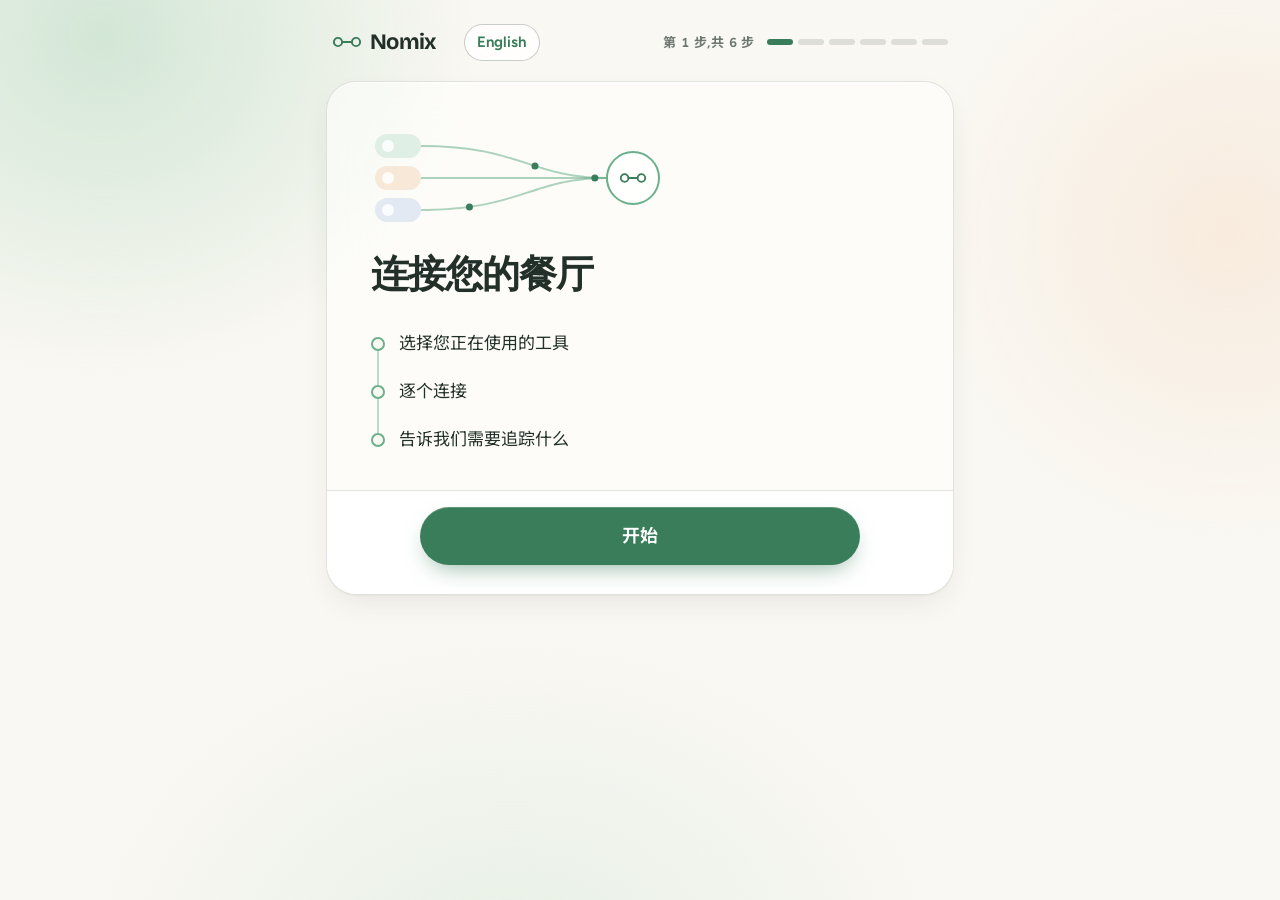
==== commit 799e086f: "Add apps: Need to know, Dashboard and Chat Owners pick the apps they want. Need to know shows only w" ====
--- a/zh.html
+++ b/zh.html
@@ -11,6 +11,7 @@
 <link rel="stylesheet" href="https://fonts.googleapis.com/css2?family=Bricolage+Grotesque:opsz,wght@12..96,500..700&family=Figtree:wght@400..700&family=Noto+Sans+SC:wght@400;500;700&display=swap">
 <link rel="stylesheet" href="base.css">
 <link rel="stylesheet" href="screens.css">
+<link rel="stylesheet" href="apps.css">
 <style>
   :root { padding: env(safe-area-inset-top, 0px) 0 env(safe-area-inset-bottom, 0px); color-scheme: light; }
   [hidden] { display: none !important; }
@@ -29,6 +30,9 @@
 <script src="zh.js"></script>
 <script src="setup.js"></script>
 <script src="home.js"></script>
+<script src="sim.js"></script>
+<script src="brain.js"></script>
+<script src="apps.js"></script>
 <script src="flow.js"></script>
 </body>
 </html>
--- a/screens.css
+++ b/screens.css
@@ -50,7 +50,7 @@
 }
 .tool:disabled { cursor: default; }
 .tool-text { display: grid; gap: 2px; min-width: 0; }
-.tool .name { font-weight: 650; font-size: 1.0625rem; line-height: 1.25; overflow-wrap: anywhere; }
+.tool .name { font-weight: 650; font-size: 1.0625rem; line-height: 1.25; overflow-wrap: break-word; }
 .tool .what { font-size: var(--t-small); color: var(--ink-2); line-height: 1.3; }
 .tool .tick {
   position: absolute; top: 12px; right: 12px; width: 22px; height: 22px; border-radius: 50%;
@@ -252,6 +252,7 @@
 .status .dot { margin-top: .45em; }
 .dot.ok { background: var(--green); box-shadow: 0 0 0 4px var(--green-wash); animation: breathe 3s ease-in-out infinite; }
 .dot.help { background: var(--amber); box-shadow: 0 0 0 4px var(--amber-wash); }
+.dot.err { background: var(--amber-ink); box-shadow: 0 0 0 4px var(--amber-wash); }
 @keyframes breathe { 50% { box-shadow: 0 0 0 7px rgba(108, 176, 139, .06); } }
 .chev { flex: none; width: 22px; height: 22px; color: var(--ink-3); transition: transform .25s; }
 [aria-expanded="true"] > .chev { transform: rotate(180deg); }
@@ -358,7 +359,6 @@
 .q-k { grid-column: 1; font-size: var(--t-small); color: var(--ink-2); }
 
 /* Every store, one data home */
-.fv-stores { grid-template-columns: minmax(0, 1fr) minmax(0, 1fr) auto; column-gap: clamp(36px, 7vw, 88px); }
 .fv-mid { align-items: center; }
 .pill.store {
   appearance: none; cursor: pointer; color: var(--ink); padding: 9px 16px;
@@ -368,7 +368,6 @@
 .pill.store[aria-pressed="true"] { border-color: var(--green); background: linear-gradient(var(--green-wash), var(--green-wash)), var(--glass-hi); color: var(--green-ink); }
 .pill.dim { opacity: .45; }
 .wires .w.dim { stroke: var(--line-2); opacity: .6; }
-.fv-stores .fv-hub { width: 120px; height: 120px; }
 
 @media (max-width: 640px) {
 }
@@ -556,3 +555,98 @@
   .topbar { flex-wrap: wrap; row-gap: 10px; }
   .progress { width: 100%; justify-content: space-between; }
 }
+
+/* One diagram for setup and Overview: stores → tools → Nomix → tags */
+.fv-full { grid-template-columns: minmax(0, 1fr) minmax(0, 1.15fr) auto minmax(0, 1.15fr); column-gap: clamp(28px, 5vw, 72px); }
+.fv-full .fv-hub { width: 104px; height: 104px; }
+.fv-full .pill .p-name { white-space: normal; overflow: visible; text-overflow: clip; line-height: 1.25; }
+.fv-full.is-vertical { row-gap: 44px; }
+
+/* Brands: stores grouped under each brand */
+.storebar { display: grid; gap: 8px; }
+.sb-row { display: flex; flex-wrap: wrap; align-items: center; gap: 8px; }
+.storebar .chip.brand { font-weight: 700; }
+.storebar .chip.brand[aria-pressed="false"] { background: transparent; }
+.fv-brand { display: flex; flex-direction: column; align-items: inherit; gap: 8px; }
+.fv-in { gap: 16px; }
+.fv-brand-name {
+  appearance: none; border: 0; background: none; padding: 2px 4px; border-radius: 6px;
+  font: 700 var(--t-tiny)/1.3 var(--f-body); letter-spacing: .06em; text-transform: uppercase; color: var(--ink-3);
+}
+button.fv-brand-name { cursor: pointer; }
+button.fv-brand-name:hover, .fv-brand-name.on { color: var(--green-ink); background: var(--green-wash); }
+.flowviz.is-vertical .fv-brand { align-items: center; }
+.locs .lbl { margin-top: 4px; }
+.pill .p-sub { font-size: var(--t-tiny); font-weight: 600; color: var(--ink-3); white-space: nowrap; }
+.pill.store { flex-direction: column; align-items: flex-start; gap: 0; padding: 7px 14px; }
+.sb-stores { padding: 10px 12px; border-radius: var(--r-md); background: rgba(255, 255, 255, .55); border: 1px solid var(--line); }
+.sb-stores .chip { min-height: 38px; font-size: .9375rem; }
+.locs { grid-template-columns: repeat(auto-fill, minmax(240px, 1fr)); }
+.locs .lbl { grid-column: 1 / -1; }
+.loc { min-height: 54px; padding: 10px 14px; }
+
+/* Overview: tools and tags can be tapped too */
+button.pill { appearance: none; cursor: pointer; font: inherit; color: inherit; text-align: left; transition: border-color .2s, background .2s, opacity .2s; }
+button.pill:hover { border-color: var(--green); }
+button.pill[aria-pressed="true"] { border-color: var(--green); background: linear-gradient(var(--green-wash), var(--green-wash)), var(--glass-hi); box-shadow: 0 0 0 3px var(--green-wash); }
+.focusbar { grid-column: 1 / -1; display: flex; align-items: center; gap: 10px; }
+.focusbar .chip { gap: 8px; border-color: var(--green); background: var(--green-wash); color: var(--green-ink); }
+.focusbar .chip svg { width: 14px; height: 14px; }
+
+/* Live connections: keys, store matching, report addresses */
+.flow-err { margin: 0; padding: 12px 16px; border-radius: var(--r-sm); background: var(--amber-wash); color: var(--amber-ink); font-weight: 600; }
+.keyform { display: grid; gap: 14px; }
+.kf { display: grid; gap: 6px; }
+.kf-hint { color: var(--ink-3); font-size: .9375rem; }
+.match { display: grid; gap: 10px; }
+.mrow { display: flex; align-items: center; gap: 12px 16px; flex-wrap: wrap; padding: 12px 16px; border-radius: var(--r-md); background: var(--glass-hi); border: 1.5px solid var(--line); }
+.mrow .m-text { display: grid; gap: 2px; flex: 1 1 220px; min-width: 0; }
+.mrow .name { font-weight: 650; overflow-wrap: anywhere; }
+.mrow .what { color: var(--ink-2); font-size: .9375rem; overflow-wrap: anywhere; }
+.m-pick { flex: 1 1 220px; min-width: 0; min-height: 48px; padding: 0 12px; border-radius: 12px; border: 1.5px solid var(--line-2); background: var(--glass-hi); font: inherit; color: var(--ink); }
+.m-pick:focus { border-color: var(--green); box-shadow: 0 0 0 4px var(--green-wash); outline: none; }
+.addr { display: flex; align-items: center; gap: 10px 12px; flex-wrap: wrap; padding: 12px 14px; border-radius: var(--r-md); background: var(--glass-hi); border: 1.5px solid var(--line); }
+.addr code { flex: 1 1 220px; min-width: 0; overflow-wrap: anywhere; font-size: 1rem; font-weight: 650; color: var(--ink); font-family: inherit; }
+.addr-more { margin-top: 8px; }
+.addr-more summary { cursor: pointer; color: var(--green-ink); font-weight: 650; min-height: 44px; display: flex; align-items: center; gap: 8px; list-style: none; }
+.addr-more summary::-webkit-details-marker { display: none; }
+.addr-more summary::before { content: '+'; width: 1em; text-align: center; font-size: 1.15em; }
+.addr-more[open] > summary::before { content: '–'; }
+.addr-list { list-style: none; margin: 4px 0 0; padding: 0; display: grid; gap: 10px; }
+.addr-list li { display: grid; gap: 2px; }
+.addr-list span { color: var(--ink-2); font-size: .9375rem; }
+.addr-list code { overflow-wrap: anywhere; font-family: inherit; font-weight: 600; }
+
+/* Several ways into a tool: stores, ways, steps, the request letter, managers */
+.locs-h { display: flex; align-items: center; justify-content: space-between; gap: 10px; }
+.chip.sm { min-height: 32px; padding: 4px 12px; font-size: var(--t-small); }
+.ways { display: grid; gap: 10px; }
+.way {
+  position: relative; appearance: none; cursor: pointer; text-align: left; display: grid; gap: 4px;
+  padding: 16px 44px 16px 18px; border-radius: var(--r-md); background: var(--glass-hi); border: 1.5px solid var(--line); color: var(--ink);
+  transition: border-color .2s, background .2s, box-shadow .2s, transform .15s;
+}
+.way:hover { border-color: var(--line-2); transform: translateY(-1px); box-shadow: var(--shadow); }
+.way[aria-pressed="true"] { border-color: var(--green); background: linear-gradient(var(--green-wash), var(--green-wash)), var(--glass-hi); box-shadow: 0 0 0 3px var(--green-wash); }
+.way-top { display: flex; align-items: center; gap: 8px; flex-wrap: wrap; }
+.way .name { font-weight: 650; font-size: 1.0625rem; }
+.way .what { color: var(--ink-2); font-size: var(--t-small); line-height: 1.4; }
+.way .fresh { color: var(--green-ink); font-size: var(--t-small); font-weight: 650; }
+.way .tick { position: absolute; top: 14px; right: 14px; width: 22px; height: 22px; border-radius: 50%; display: grid; place-items: center;
+  background: var(--green-ink); color: var(--on-accent); opacity: 0; transform: scale(.5); transition: opacity .2s, transform .25s cubic-bezier(.3, 1.6, .5, 1); }
+.way .tick svg { width: 14px; height: 14px; }
+.way[aria-pressed="true"] .tick { opacity: 1; transform: none; }
+.badge { font-size: .75rem; font-weight: 700; letter-spacing: .02em; color: var(--green-ink); background: var(--green-wash); padding: 2px 8px; border-radius: 999px; }
+.steps { margin: 0; padding-left: 1.4em; display: grid; gap: 8px; color: var(--ink); line-height: 1.45; }
+.twocol { display: grid; grid-template-columns: repeat(auto-fit, minmax(220px, 1fr)); gap: 12px 20px; }
+.plain { margin: 6px 0 0; padding-left: 1.2em; display: grid; gap: 4px; color: var(--ink-2); font-size: var(--t-small); line-height: 1.4; }
+.letter { margin: 0; padding: 16px 18px; border-radius: var(--r-md); background: var(--glass-hi); border: 1.5px solid var(--line);
+  font: 500 .9375rem/1.5 var(--f-body); color: var(--ink); white-space: pre-wrap; overflow-wrap: anywhere; max-height: 320px; overflow: auto; }
+.agree { display: flex; gap: 12px; align-items: flex-start; line-height: 1.45; }
+.agree input { flex: none; width: 22px; height: 22px; margin: 1px 0 0; accent-color: var(--green-ink); }
+.waylist { list-style: none; margin: 0 0 10px; padding: 0; display: grid; gap: 10px; }
+.waylist li { display: flex; gap: 12px; align-items: flex-start; }
+.waylist .dot { margin-top: 7px; flex: none; }
+.wl-text { display: grid; gap: 2px; min-width: 0; }
+.wl-way { font-weight: 650; }
+.wl-detail { color: var(--ink-2); font-size: var(--t-small); overflow-wrap: anywhere; }
--- a/apps.css
+++ b/apps.css
@@ -0,0 +1,154 @@
+/* Apps: Need to know, Dashboard, Chat. Calm by default; amber only where someone should act. */
+:root {
+  --c-today: #2E9A62;   /* chart: today (validated with --c-usual for color vision and contrast) */
+  --c-usual: #7A6BC4;   /* chart: a usual day */
+  --c-surface: #FBFAF7;
+}
+
+/* Tabs */
+.apptabs {
+  display: flex; gap: 6px; padding: 6px; margin: 0 0 24px; overflow-x: auto; scrollbar-width: none;
+  border-radius: 999px; background: var(--glass); border: 1px solid var(--glass-edge); box-shadow: var(--shadow);
+  -webkit-backdrop-filter: blur(24px) saturate(150%); backdrop-filter: blur(24px) saturate(150%);
+}
+.apptabs::-webkit-scrollbar { display: none; }
+.apptab {
+  appearance: none; cursor: pointer; flex: none; border: 0; background: transparent;
+  display: inline-flex; align-items: center; gap: 8px; min-height: 44px; padding: 0 16px; border-radius: 999px;
+  color: var(--ink-2); font-weight: 650; font-size: 1rem; white-space: nowrap;
+  transition: background .2s, color .2s;
+}
+.apptab svg { width: 18px; height: 18px; flex: none; }
+.apptab:hover { color: var(--ink); background: var(--green-wash); }
+.apptab[aria-pressed="true"] { background: var(--glass-hi); color: var(--green-ink); box-shadow: 0 1px 2px rgba(35, 48, 41, .08), 0 6px 16px -8px rgba(35, 48, 41, .2); }
+.apptab.add { color: var(--ink-3); }
+
+/* Choosing apps */
+.app-tiles { display: grid; grid-template-columns: repeat(auto-fit, minmax(190px, 1fr)); gap: 12px; margin-bottom: 36px; }
+.app-tile {
+  appearance: none; cursor: pointer; text-align: left; display: grid; gap: 12px; padding: 14px; border-radius: var(--r-lg);
+  border: 1.5px solid var(--glass-edge); color: var(--ink); transition: transform .15s, box-shadow .2s, border-color .2s;
+}
+.app-tile:hover { transform: translateY(-2px); box-shadow: var(--shadow-lift); border-color: var(--green); }
+.at-art { display: block; border-radius: var(--r-md); background: rgba(255, 255, 255, .7); border: 1px solid var(--line); }
+.at-art svg { display: block; width: 100%; height: auto; }
+.at-name { display: inline-flex; align-items: center; gap: 8px; font: 650 1.125rem/1.2 var(--f-display); }
+.at-name svg { width: 20px; height: 20px; color: var(--green-ink); }
+.a-soft { fill: #EEF1EC; } .a-ink { fill: #C9D1CB; } .a-green { fill: var(--green); } .a-amber { fill: var(--amber); }
+
+.app-head { display: flex; align-items: baseline; justify-content: space-between; gap: 12px; flex-wrap: wrap; }
+
+/* Need to know */
+.nk { gap: 10px; }
+.nk h3.lbl { margin: 6px 0 0; }
+.nk-list { list-style: none; margin: 0; padding: 0; display: grid; gap: 8px; }
+.nk-item { border-radius: var(--r-md); background: var(--glass-hi); border: 1px solid var(--line); }
+.nk-row {
+  appearance: none; border: 0; background: none; width: 100%; text-align: left; color: inherit;
+  display: flex; align-items: flex-start; gap: 14px; padding: 14px 16px; border-radius: var(--r-md);
+}
+button.nk-row { cursor: pointer; }
+button.nk-row:hover { background: rgba(255, 255, 255, .6); }
+.nk-row .dot { margin-top: .55em; }
+.nk-row .chev { margin-left: auto; width: 18px; height: 18px; flex: none; color: var(--ink-3); margin-top: 3px; transition: transform .2s; }
+.nk-row[aria-expanded="true"] .chev { transform: rotate(180deg); }
+.nk-text { display: grid; gap: 2px; min-width: 0; }
+.nk-t { font-weight: 650; font-size: 1.125rem; line-height: 1.3; }
+.nk-d { color: var(--ink-2); font-size: var(--t-small); overflow-wrap: anywhere; }
+.nk-ev { list-style: none; margin: 0; padding: 0 16px 14px 39px; display: grid; gap: 2px; color: var(--ink-2); font-size: var(--t-small); font-variant-numeric: tabular-nums; }
+.dot.warn { background: var(--amber); box-shadow: 0 0 0 4px var(--amber-wash); }
+.dot.plan { background: var(--idle); box-shadow: 0 0 0 4px rgba(182, 189, 184, .25); }
+.nk-calm { display: flex; align-items: center; gap: 12px; margin: 0; padding: 16px; border-radius: var(--r-md); background: var(--green-wash); color: var(--green-ink); font-weight: 650; font-size: 1.125rem; }
+.nk-calm svg { width: 22px; height: 22px; flex: none; }
+.nk-miss { display: flex; flex-wrap: wrap; align-items: center; gap: 8px 10px; padding: 12px 14px; border-radius: var(--r-md); border: 1px dashed var(--line-2); }
+.nk-tags { display: flex; flex-wrap: wrap; gap: 6px; }
+.chip.static { cursor: default; min-height: 30px; padding: 0 12px; font-size: var(--t-small); font-weight: 600; color: var(--ink-2); background: transparent; }
+.chip.static:hover { border-color: var(--line-2); }
+.nk-miss .btn-quiet { margin-left: auto; }
+
+/* Dashboard */
+.dash-hero { display: grid; gap: 2px; padding: 18px 20px; border-radius: var(--r-lg); }
+.hero-v { font: 650 clamp(2.75rem, 2rem + 3vw, 3.5rem)/1.05 var(--f-body); letter-spacing: -.02em; }
+.k-d, .k-s { color: var(--ink-2); font-size: var(--t-small); }
+.ktiles { display: grid; grid-template-columns: repeat(auto-fit, minmax(150px, 1fr)); gap: 10px; }
+.ktile { display: grid; gap: 2px; align-content: start; padding: 14px 16px; border-radius: var(--r-md); }
+.k-v { font-weight: 650; font-size: 1.5rem; line-height: 1.2; }
+
+.chart { margin: 0; padding: 14px 16px 10px; border-radius: var(--r-lg); display: grid; gap: 8px; }
+.chart-h { display: flex; flex-wrap: wrap; align-items: center; justify-content: space-between; gap: 6px 16px; }
+.legend { display: flex; flex-wrap: wrap; gap: 6px 14px; font-size: var(--t-small); color: var(--ink-2); }
+.key { display: inline-flex; align-items: center; gap: 6px; }
+.sw { display: inline-block; flex: none; }
+.sw.today { width: 10px; height: 10px; border-radius: 3px; background: var(--c-today); }
+.sw.usual { width: 14px; height: 2px; border-radius: 2px; background: var(--c-usual); position: relative; }
+.sw.usual::after { content: ""; position: absolute; left: 3px; top: -3px; width: 8px; height: 8px; border-radius: 50%; background: var(--c-usual); }
+.chart-box { position: relative; }
+.chart-box svg { display: block; width: 100%; height: auto; overflow: visible; }
+.c-grid { stroke: rgba(110, 122, 112, .16); stroke-width: 1; }
+.c-ax { fill: var(--ink-3); font-size: 12px; font-family: var(--f-body); font-variant-numeric: tabular-nums; }
+.c-today { fill: var(--c-today); }
+.c-today.going { fill-opacity: .55; }
+.c-usual { fill: none; stroke: var(--c-usual); stroke-width: 2; stroke-linejoin: round; stroke-linecap: round; }
+.c-dot { fill: var(--c-usual); stroke: var(--c-surface); stroke-width: 2; }
+.c-hit { fill: transparent; }
+.c-hit:hover { fill: rgba(110, 122, 112, .07); }
+.c-tip {
+  position: absolute; top: 0; z-index: 2; pointer-events: none; display: grid; gap: 2px; padding: 8px 12px; border-radius: var(--r-sm);
+  background: var(--glass-hi); border: 1px solid var(--line-2); box-shadow: var(--shadow); font-size: var(--t-small); white-space: nowrap;
+}
+.c-tip span { display: inline-flex; align-items: center; gap: 6px; color: var(--ink-2); }
+.c-table summary { cursor: pointer; color: var(--ink-2); font-size: var(--t-small); font-weight: 600; padding: 6px 0; }
+.c-table .fh { margin-top: 6px; }
+
+.dgrid { display: grid; grid-template-columns: repeat(auto-fit, minmax(300px, 1fr)); gap: 10px; }
+.dbox { padding: 14px 16px; border-radius: var(--r-lg); display: grid; gap: 10px; align-content: start; }
+.dbox h3.lbl { margin: 0; }
+.dlist { list-style: none; margin: 0; padding: 0; display: grid; }
+.dlist li { display: flex; flex-wrap: wrap; justify-content: space-between; align-items: center; gap: 4px 12px; padding: 9px 0; border-bottom: 1px solid var(--line); }
+.dlist li:last-child { border-bottom: 0; }
+ol.dlist { counter-reset: n; }
+ol.dlist li .dl-n::before { counter-increment: n; content: counter(n) "  "; color: var(--ink-3); font-variant-numeric: tabular-nums; }
+.dl-n { display: inline-flex; align-items: center; gap: 8px; font-weight: 600; min-width: 0; }
+.dl-n .meta { font-weight: 500; }
+.dl-v { color: var(--ink-2); font-size: var(--t-small); font-variant-numeric: tabular-nums; display: inline-flex; align-items: center; gap: 6px; }
+.pill { display: inline-flex; align-items: center; gap: 4px; padding: 2px 9px; border-radius: 999px; font-size: var(--t-tiny); font-weight: 700; }
+.pill svg { width: 13px; height: 13px; }
+.pill.warn { background: var(--amber-wash); color: var(--amber-ink); }
+.meters { list-style: none; margin: 0; padding: 0; display: grid; gap: 12px; }
+.m-top { display: flex; flex-wrap: wrap; justify-content: space-between; gap: 2px 10px; font-weight: 600; margin-bottom: 6px; }
+.meter { display: block; height: 8px; border-radius: 999px; background: var(--green-wash); overflow: hidden; }
+.meter span { display: block; height: 100%; border-radius: 999px; background: var(--green); }
+.meter.low { background: var(--amber-wash); }
+.meter.low span { background: var(--amber); }
+.dtable th[scope="row"] { font-weight: 600; }
+.dtable th[scope="row"] .link-quiet { min-height: 0; padding: 0; font-size: var(--t-small); color: var(--ink); }
+.dtable td { font-variant-numeric: tabular-nums; }
+
+/* Chat */
+.chat-card { gap: 12px; }
+.chat-starters .chip { min-height: 40px; font-size: var(--t-small); }
+.msgs { list-style: none; margin: 0; padding: 0; display: grid; gap: 12px; }
+.msgs:empty { display: none; }
+.msg { max-width: 88%; padding: 12px 16px; border-radius: 20px; line-height: 1.5; overflow-wrap: anywhere; }
+.msg.me { justify-self: end; background: var(--green-ink); color: var(--on-accent); border-bottom-right-radius: 6px; white-space: pre-wrap; }
+.msg.ai { justify-self: start; background: var(--glass-hi); border: 1px solid var(--line); border-bottom-left-radius: 6px; display: grid; gap: 8px; }
+.msg-body > :first-child { margin-top: 0; }
+.msg-body > :last-child { margin-bottom: 0; }
+.msg-body p { margin: 0 0 8px; }
+.msg-body ul, .msg-body ol { margin: 0 0 8px; padding-left: 1.3em; }
+.msg-body .fh-scroll { margin: 4px 0 8px; }
+.msg-body:empty { display: none; }
+.msg-status { display: inline-flex; align-items: center; gap: 8px; color: var(--ink-2); font-size: var(--t-small); }
+.msg-status .spin { width: 14px; height: 14px; border-width: 2px; }
+.msg-err { color: var(--amber-ink); font-size: var(--t-small); font-weight: 600; }
+.chat-box { display: flex; align-items: flex-end; gap: 8px; padding: 6px 6px 6px 8px; border-radius: 26px; background: var(--glass-hi); border: 1.5px solid var(--line-2); }
+.chat-box:focus-within { border-color: var(--green); box-shadow: 0 0 0 4px var(--green-wash); }
+.chat-box textarea { flex: 1; min-height: 44px; max-height: 160px; padding: 10px 8px; border: 0; background: transparent; resize: none; outline: none; font-size: 1.0625rem; }
+.btn-main.sm { width: 44px; min-height: 44px; height: 44px; padding: 0; flex: none; }
+.btn-main.sm svg { width: 20px; height: 20px; }
+
+@media (max-width: 520px) {
+  .msg { max-width: 94%; }
+  .dgrid { grid-template-columns: minmax(0, 1fr); }
+  .nk-miss .btn-quiet { margin-left: 0; }
+}
